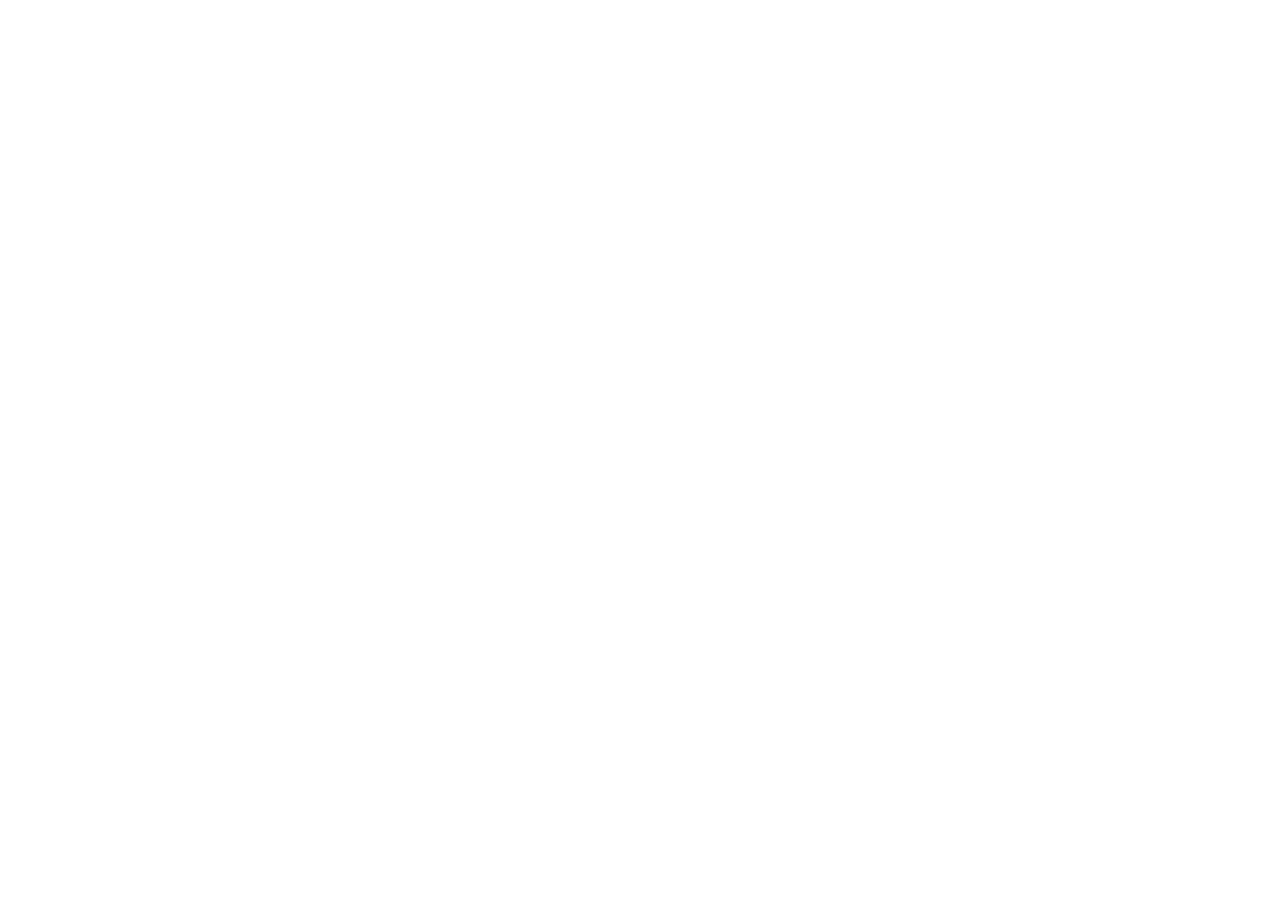
==== index.html @ 8333fc9b "a simple start" ====
<!DOCTYPE html PUBLIC "-//W3C//DTD XHTML 1.0 Transitional//EN" "http://www.w3.org/TR/xhtml1/DTD/xhtml1-transitional.dtd">
<html xmlns="http://www.w3.org/1999/xhtml">
<head>

    <meta http-equiv="Content-Type" content="text/html; charset=utf-8" />
    <title>MC YT</title>
    
    <script type="text/javascript" src="js/plugins.js"></script>
    <script type="text/javascript" src="js/scripts.js"></script>
    <link rel="stylesheet" type="text/css" href="css/general.css"/>
    
    <!--[if lt IE 9]>
        <script type="text/javascript" src="js/respond.js"></script>
        <link rel="stylesheet" type="text/css" href="css/oldIEfix.css"/>
    <![endif]-->

</head>

<body>

	

</body>
</html>
---- css/general.css ----
/* CSS Document */

/* IMPORT FONTS */
@font-face{
	font-family:'Swiss721BT-BoldCondensed';src:url('./eot/style_10.eot');src:url('./eot/style_10.eot?#iefix') format('embedded-opentype'),url('./woff/style_10.woff') format('woff'),url('./ttf/style_10.ttf') format('truetype'),url('./svg/style_10.svg#Swiss721BT-BoldCondensed') format('svg')
}
@font-face{
	font-family:'BauerBodoniBT-Roman';src:url('./eot/style_659.eot');src:url('./eot/style_659.eot?#iefix') format('embedded-opentype'),url('./woff/style_659.woff') format('woff'),url('./ttf/style_659.ttf') format('truetype'),url('./svg/style_659.svg#BauerBodoniBT-Roman') format('svg')
}
@font-face{
	font-family:'Montserrat-Regular';src:url('./eot/Montserrat-Regular.eot');src:url('./eot/Montserrat-Regular.eot?#iefix') format('embedded-opentype'),url('./woff/Montserrat-Regular.woff') format('woff'),	url('./ttf/Montserrat-Regular.ttf') format('truetype'),url('./svg/Montserrat-Regular.svg#Swiss721BT-BoldCondensed') format('svg')
}
@font-face{
	font-family:'RobotoSlab-Regular';src:url('./eot/RobotoSlab-Regular.eot');src:url('./eot/RobotoSlab-Regular.eot?#iefix') format('embedded-opentype'),url('./woff/RobotoSlab-Regular.woff') format('woff'),	url('./ttf/RobotoSlab-Regular.ttf') format('truetype'),url('./svg/RobotoSlab-Regular.svg#BauerBodoniBT-Roman') format('svg')
}
/* END IMPORT FONTS */
---- css/oldIEfix.css ----
<!DOCTYPE html PUBLIC "-//W3C//DTD XHTML 1.0 Transitional//EN" "http://www.w3.org/TR/xhtml1/DTD/xhtml1-transitional.dtd">
<html xmlns="http://www.w3.org/1999/xhtml">
<head>
<meta http-equiv="Content-Type" content="text/html; charset=utf-8" />
<title>Untitled Document</title>
</head>

<body>
</body>
</html>
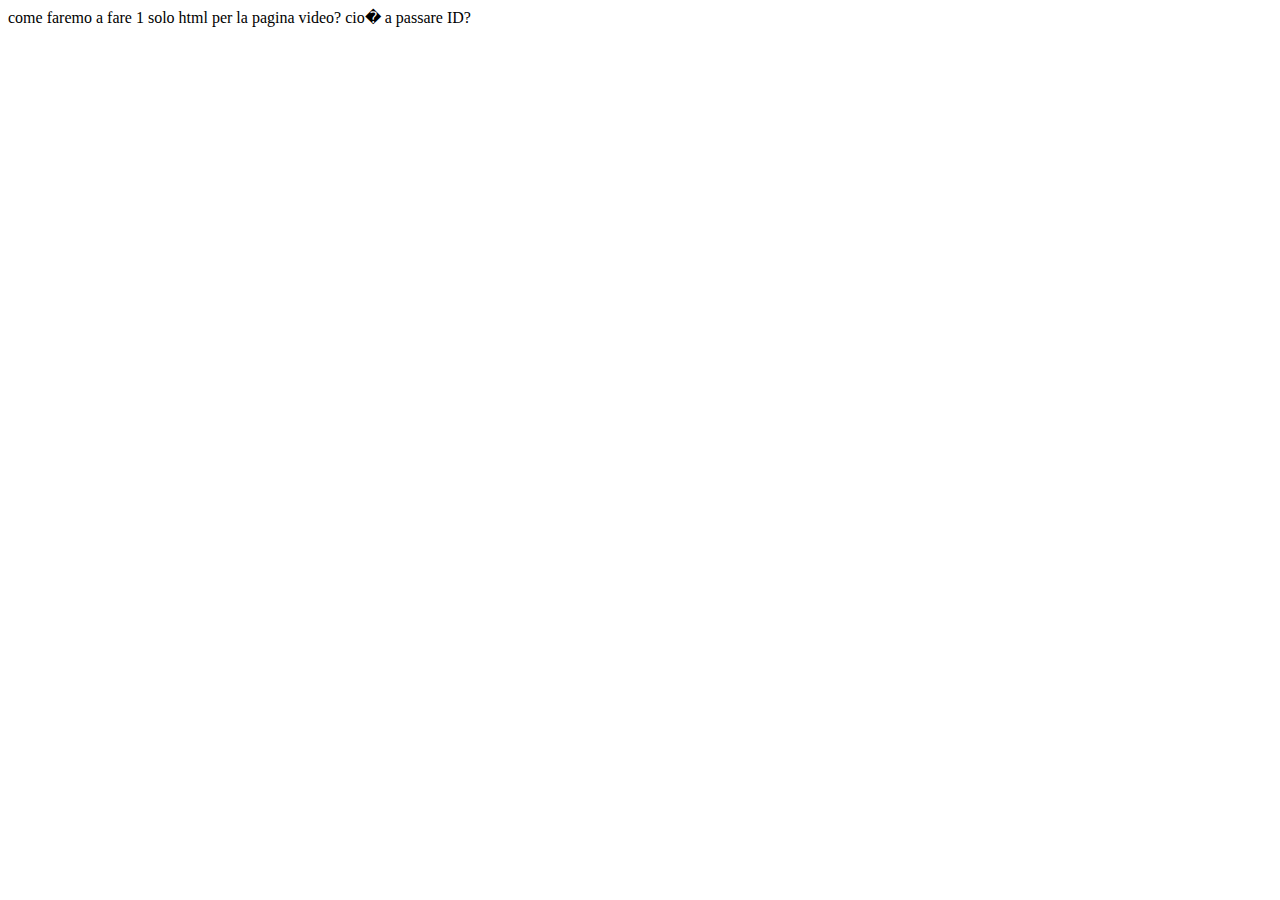
==== commit 6bf43284: "question" ====
--- a/index.html
+++ b/index.html
@@ -18,7 +18,7 @@
 
 <body>
 
-	
+	come faremo a fare 1 solo html per la pagina video? cio� a passare ID?
 
 </body>
 </html>
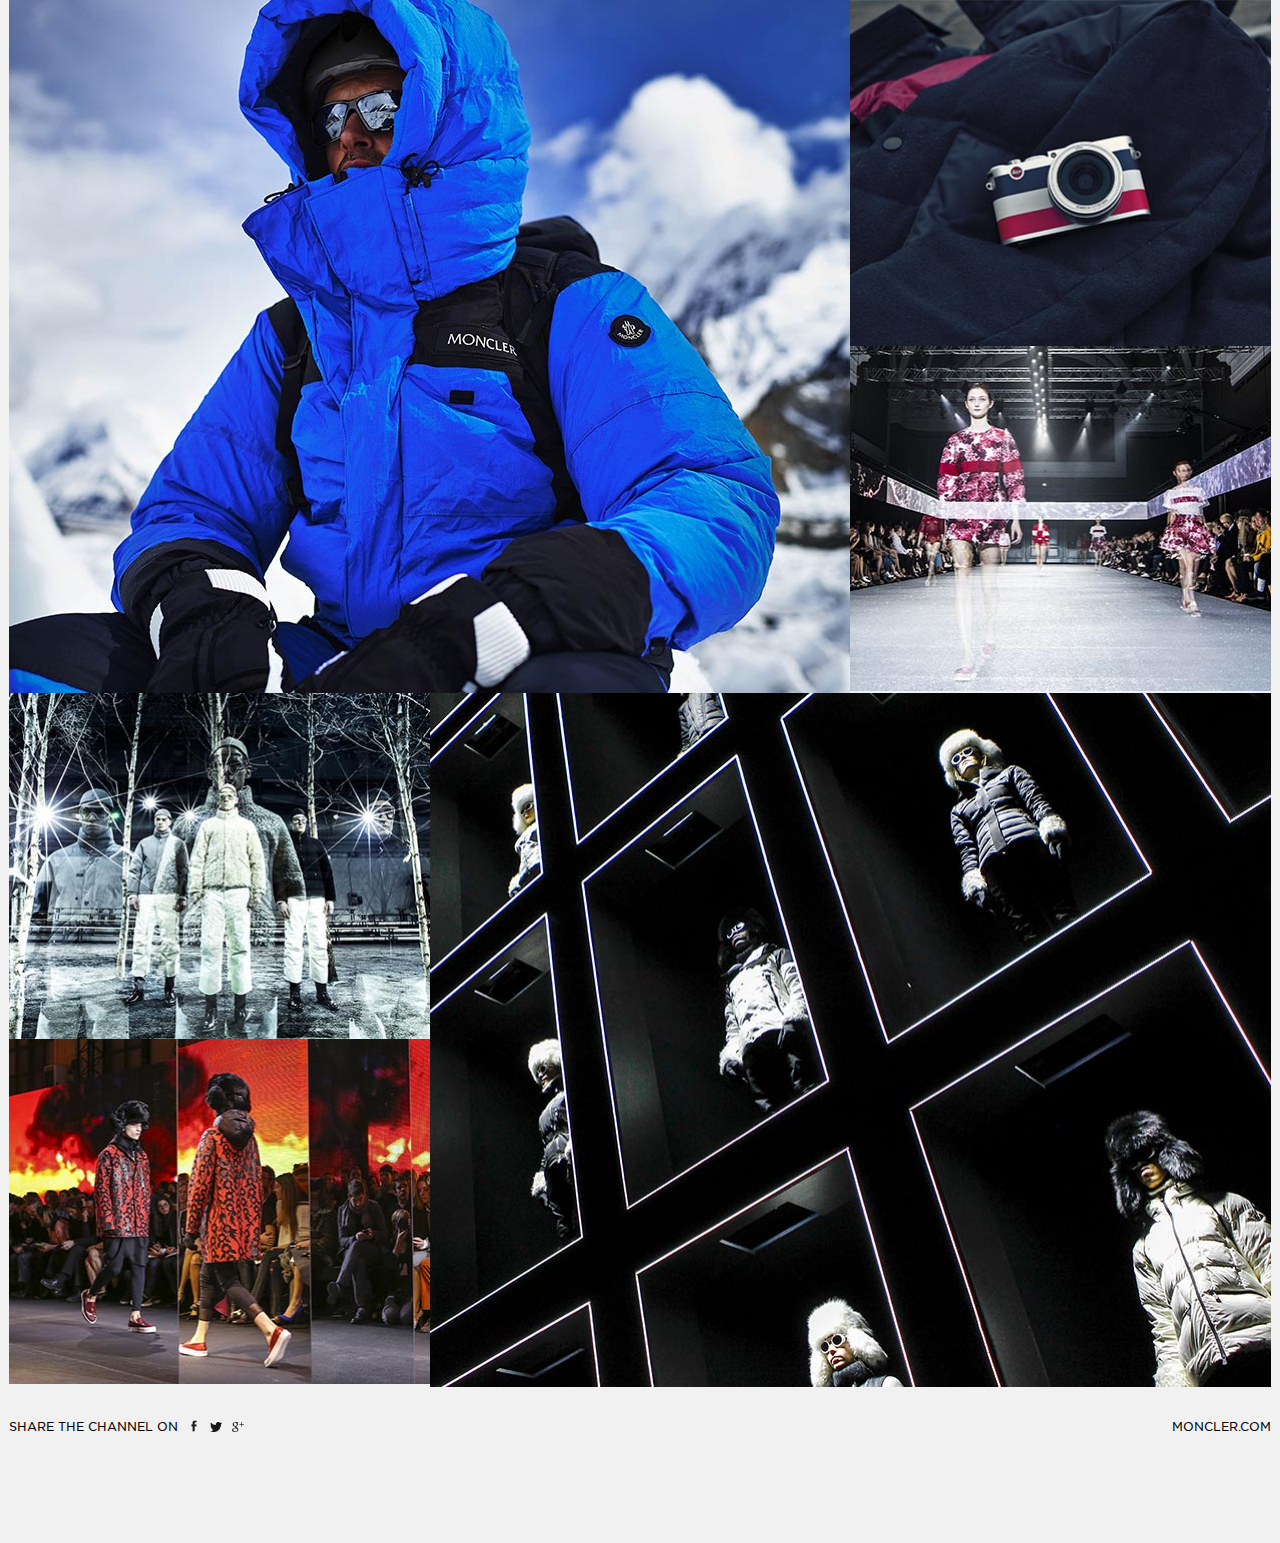
==== commit fc0b597f: "Main layout + HP" ====
--- a/index.html
+++ b/index.html
@@ -1,24 +1,153 @@
-<!DOCTYPE html PUBLIC "-//W3C//DTD XHTML 1.0 Transitional//EN" "http://www.w3.org/TR/xhtml1/DTD/xhtml1-transitional.dtd">
-<html xmlns="http://www.w3.org/1999/xhtml">
+<html lang="en">
 <head>
-
+	<meta charset="utf-8">
+	
+	<title>Page Title</title>
+	
+	<meta name="description" content="">
+	
     <meta http-equiv="Content-Type" content="text/html; charset=utf-8" />
     <title>MC YT</title>
-    
+    <!-- csss files -->
+    <link rel="stylesheet" type="text/css" href="css/gotham.css">
+    <link rel="stylesheet" type="text/css" href="css/general.css"/>
+    <!-- javascript plugin files -->
     <script type="text/javascript" src="js/plugins.js"></script>
-    <script type="text/javascript" src="js/scripts.js"></script>
-    <link rel="stylesheet" type="text/css" href="css/general.css"/>
-    
+    <!-- fallback for old IE -->
     <!--[if lt IE 9]>
         <script type="text/javascript" src="js/respond.js"></script>
         <link rel="stylesheet" type="text/css" href="css/oldIEfix.css"/>
     <![endif]-->
+    
+    <!-- include custom scripts -->
+	<script type="text/javascript" src="js/scripts.js"></script>
+</head>
+<body>
+ 
+<!-- not needed here
+	<!-- page header -- >
+	<header role="banner" class="wrapper">
+		<nav role="navigation">
+			<ul class="navbar">
+				<li><a href="#">Page 1</a></li>
+				<li><a href="#">Page 2</a></li>
+				<li><a href="#">Page 3</a></li>
+				<li><a href="#">Page 4</a></li>
+			</ul>	
+		</nav>
+	</header>
+    <!-- End page header -- >
+-->
+    <!-- page primary content -->
+	<main role="main" class="wrapper">
+    	<div class="mc_line">
+        	<div class="mc_box mc_box_66 mc_box_single">
+            	<a class="mc_box_link" href="#">
+					<img class="mc_box_image" src="data/hp/hp_line1_col1.jpg" />
+                  	<div class="mc_overlay_layer">
+                        <div class="mc_overlay_wrapper">
+                            <div class="mc_overlay_content">
+                            	<h1>Titolo Sezione</h1>
+                                <h2>Sottotitolo</h2>
+                            </div>
+                        </div>
+                    </div>
+                </a>
+            </div>
+        	<div class="mc_box mc_box_33 mc_box_double">
+            	<div class="mc_box">
+                	<a class="mc_box_link" href="#">
+                        <img class="mc_box_image" src="data/hp/hp_line1_col2_1.jpg" />
+                        <div class="mc_overlay_layer">
+                            <div class="mc_overlay_wrapper">
+                                <div class="mc_overlay_content">
+                                    <h1>Titolo Sezione</h1>
+                                    <h2>Sottotitolo</h2>
+                                </div>
+                            </div>
+                        </div>
+                	</a>
+                </div>
+                <div class="mc_box">
+                    <a class="mc_box_link" href="#">
+                        <img class="mc_box_image" src="data/hp/hp_line1_col2_2.jpg" />
+                        <div class="mc_overlay_layer">
+                            <div class="mc_overlay_wrapper">
+                                <div class="mc_overlay_content">
+                                    <h1>Titolo Sezione</h1>
+                                    <h2>Sottotitolo</h2>
+                                </div>
+                            </div>
+                        </div>
+                    </a>
+                </div>
+                <div class="clear"></div>
+            </div>
+            <div class="clear"></div>
+        </div>
+        
+    	<div class="mc_line">
+        	<div class="mc_box mc_box_33 mc_box_double">
+            	<div class="mc_box">
+                	<a class="mc_box_link" href="#">
+                		<img class="mc_box_image" src="data/hp/hp_line2_col1_1.jpg" />
+                        <div class="mc_overlay_layer">
+                            <div class="mc_overlay_wrapper">
+                                <div class="mc_overlay_content">
+                                    <h1>Titolo Sezione</h1>
+                                    <h2>Sottotitolo</h2>
+                                </div>
+                            </div>
+                        </div>
+                    </a>
+                </div>
+                <div class="mc_box">
+                	<a class="mc_box_link" href="#">
+                   		<img class="mc_box_image" src="data/hp/hp_line2_col1_2.jpg" />
+                         <div class="mc_overlay_layer">
+                            <div class="mc_overlay_wrapper">
+                                <div class="mc_overlay_content">
+                                    <h1>Titolo Sezione</h1>
+                                    <h2>Sottotitolo</h2>
+                                </div>
+                            </div>
+                        </div>
+                    </a>
+				</div>
+                <div class="clear"></div>
+            </div>
+        	<div class="mc_box mc_box_66 mc_box_single">
+                <a class="mc_box_link" href="#">
+                    <img class="mc_box_image" src="data/hp/hp_line2_col2.jpg" />
+                     <div class="mc_overlay_layer">
+                        <div class="mc_overlay_wrapper">
+                            <div class="mc_overlay_content">
+                                <h1>Titolo Sezione</h1>
+                                <h2>Sottotitolo</h2>
+                            </div>
+                        </div>
+                    </div>
+                </a>
+            </div>
+            <div class="clear"></div>
+        </div>
+	</main>
+    <!-- End page primary content -->
 
-</head>
-
-<body>
-
-	come faremo a fare 1 solo html per la pagina video? cio� a passare ID?
-
+    <!-- page footer -->
+	<footer role="contentinfo" class="wrapper">
+        <div class="mc_brand_link"><a href="http://eng.moncler.com/" target="_blank">MONCLER.COM</a></div>
+    	<div class="mc_share">
+        	<div>SHARE THE CHANNEL ON</div>
+            <div class="mc_social_wrapper">
+                <span class="facebook"><a href="#"></a></span>
+                <span class="twitter"><a href="#"></a></span>
+                <span class="gplus"><a href="#"></a></span>
+                <div class="clear"></div>
+            </div>
+            <div class="clear"></div>
+        </div>
+	</footer>
+    <!-- End page footer -->
 </body>
-</html>
+</html>--- a/css/gotham.css
+++ b/css/gotham.css
@@ -0,0 +1,20 @@
+
+/*
+	Copyright (C) 2011-2014 Hoefler & Co.
+	This software is the property of Hoefler & Co. (H&Co).
+	Your right to access and use this software is subject to the
+	applicable License Agreement, or Terms of Service, that exists
+	between you and H&Co. If no such agreement exists, you may not
+	access or use this software for any purpose.
+	This software may only be hosted at the locations specified in
+	the applicable License Agreement or Terms of Service, and only
+	for the purposes expressly set forth therein. You may not copy,
+	modify, convert, create derivative works from or distribute this
+	software in any way, or make it accessible to any third party,
+	without first obtaining the written permission of H&Co.
+	For more information, please visit us at http://typography.com.
+	160684-75803-20141014
+*/
+
+@font-face{ font-family: "Gotham SSm A"; src: url([data-uri]); font-weight:400; font-style:normal; } @font-face{ font-family: "Gotham SSm A"; src: url([data-uri]); font-weight:400; font-style:italic; } @font-face{ font-family: "Gotham SSm A"; src: url([data-uri]); font-weight:700; font-style:normal; }
+
--- a/css/general.css
+++ b/css/general.css
@@ -1,16 +1,207 @@
 /* CSS Document */
 
+/* CSS RESET */
+/* html5doctor.com Reset v1.6.1 - http://cssreset.com */
+html,body,div,span,object,iframe,h1,h2,h3,h4,h5,h6,p,blockquote,pre,abbr,address,cite,code,del,dfn,em,img,ins,kbd,q,samp,small,strong,sub,sup,var,b,i,dl,dt,dd,ol,ul,li,fieldset,form,label,legend,table,caption,tbody,tfoot,thead,tr,th,td,article,aside,canvas,details,figcaption,figure,footer,header,hgroup,menu,nav,section,summary,time,mark,audio,video{margin:0;padding:0;border:0;outline:0;font-size:100%;vertical-align:baseline;background:transparent}body{line-height:1}article,aside,details,figcaption,figure,footer,header,hgroup,menu,nav,section{display:block}nav ul{list-style:none}blockquote,q{quotes:none}blockquote:before,blockquote:after,q:before,q:after{content:none}a{margin:0;padding:0;font-size:100%;vertical-align:baseline;background:transparent}ins{background-color:#ff9;color:#000;text-decoration:none}mark{background-color:#ff9;color:#000;font-style:italic;font-weight:bold}del{text-decoration:line-through}abbr[title],dfn[title]{border-bottom:1px dotted;cursor:help}table{border-collapse:collapse;border-spacing:0}hr{display:block;height:1px;border:0;border-top:1px solid #ccc;margin:1em 0;padding:0}input,select{vertical-align:middle}
+/* END CSS RESET */
+
 /* IMPORT FONTS */
 @font-face{
-	font-family:'Swiss721BT-BoldCondensed';src:url('./eot/style_10.eot');src:url('./eot/style_10.eot?#iefix') format('embedded-opentype'),url('./woff/style_10.woff') format('woff'),url('./ttf/style_10.ttf') format('truetype'),url('./svg/style_10.svg#Swiss721BT-BoldCondensed') format('svg')
-}
-@font-face{
-	font-family:'BauerBodoniBT-Roman';src:url('./eot/style_659.eot');src:url('./eot/style_659.eot?#iefix') format('embedded-opentype'),url('./woff/style_659.woff') format('woff'),url('./ttf/style_659.ttf') format('truetype'),url('./svg/style_659.svg#BauerBodoniBT-Roman') format('svg')
-}
-@font-face{
-	font-family:'Montserrat-Regular';src:url('./eot/Montserrat-Regular.eot');src:url('./eot/Montserrat-Regular.eot?#iefix') format('embedded-opentype'),url('./woff/Montserrat-Regular.woff') format('woff'),	url('./ttf/Montserrat-Regular.ttf') format('truetype'),url('./svg/Montserrat-Regular.svg#Swiss721BT-BoldCondensed') format('svg')
-}
-@font-face{
-	font-family:'RobotoSlab-Regular';src:url('./eot/RobotoSlab-Regular.eot');src:url('./eot/RobotoSlab-Regular.eot?#iefix') format('embedded-opentype'),url('./woff/RobotoSlab-Regular.woff') format('woff'),	url('./ttf/RobotoSlab-Regular.ttf') format('truetype'),url('./svg/RobotoSlab-Regular.svg#BauerBodoniBT-Roman') format('svg')
-}
-/* END IMPORT FONTS */+	font-family:'Swiss721BT-BoldCondensed';src:url('fonts/eot/style_10.eot');src:url('fonts/eot/style_10.eot?#iefix') format('embedded-opentype'),url('fonts/woff/style_10.woff') format('woff'),url('fonts/ttf/style_10.ttf') format('truetype'),url('fonts/svg/style_10.svg#Swiss721BT-BoldCondensed') format('svg')
+}
+@font-face{
+	font-family:'BauerBodoniBT-Roman';src:url('fonts/eot/style_659.eot');src:url('fonts/eot/style_659.eot?#iefix') format('embedded-opentype'),url('fonts/woff/style_659.woff') format('woff'),url('fonts/ttf/style_659.ttf') format('truetype'),url('fonts/svg/style_659.svg#BauerBodoniBT-Roman') format('svg')
+}
+@font-face{
+	font-family:'Montserrat-Regular';src:url('fonts/eot/Montserrat-Regular.eot');src:url('fonts/eot/Montserrat-Regular.eot?#iefix') format('embedded-opentype'),url('fonts/woff/Montserrat-Regular.woff') format('woff'),url('fonts/ttf/Montserrat-Regular.ttf') format('truetype'),url('fonts/svg/Montserrat-Regular.svg#Swiss721BT-BoldCondensed') format('svg')
+}
+@font-face{
+	font-family:'RobotoSlab-Regular';src:url('fonts/eot/RobotoSlab-Regular.eot');src:url('fonts/eot/RobotoSlab-Regular.eot?#iefix') format('embedded-opentype'),url('fonts/woff/RobotoSlab-Regular.woff') format('woff'),url('fonts/ttf/RobotoSlab-Regular.ttf') format('truetype'),url('fonts/svg/RobotoSlab-Regular.svg#BauerBodoniBT-Roman') format('svg')
+}
+/* END IMPORT FONTS */
+
+
+/* GLOBAL LAYOUT */
+html,
+body{
+	background-color:#F1F1F1;
+	font-size:100%;
+	border:0;
+	margin:0;
+	font-family: Helvetica,Arial,sans-serif;
+}
+a,a:hover{text-decoration:none;color:#000;}
+img{
+	max-width:100%;
+	border:0;
+}
+.wrapper{
+	max-width:1262px;
+	margin:0 auto;
+}
+.clear{clear:both;}
+.mc_line {
+	display:block;
+	width:100%;
+	position:relative;
+	overflow:hidden;
+}
+.mc_box{
+	width:100%;
+	position:relative;
+	overflow:hidden;
+	float:left;
+}
+.mc_box.mc_box_66{width:66.6666%;}
+.mc_box.mc_box_33{width:33.3333%;}
+
+.mc_box.mc_box_single{}
+.mc_box.mc_box_double{}
+
+img.mc_box_image{width:100%;}
+
+.mc_overlay_layer{
+	height:100%;
+	width:100%;
+	position:absolute;
+	top:0;
+	left:0;
+	background:url('../img/000000_55.png');
+	-ms-filter:"progid:DXImageTransform.Microsoft.Alpha(Opacity=0)";
+	filter:alpha(opacity=0);
+	-moz-opacity:0;
+	-khtml-opacity:0;
+	opacity:0;
+	-webkit-transition:opacity 0.5s ease-in;
+	-webkit-backface-visibility:hidden;
+	-moz-transition:opacity 0.5s ease-in;
+	-o-transition:opacity 0.5s ease-in;
+	transition:opacity 0.5s ease-in;
+}
+.mc_box a:hover .mc_overlay_layer{
+	-ms-filter:"progid:DXImageTransform.Microsoft.Alpha(Opacity=100)";
+	filter:alpha(opacity=100);
+	-moz-opacity:1;
+	-khtml-opacity:1;
+	opacity:1;
+}
+.mc_overlay_wrapper{
+	display:table;
+	width:100%;
+	height:100%;
+}
+.mc_overlay_content{
+	display:table-cell;
+	vertical-align:middle;
+	text-align:center;
+	text-transform:uppercase;
+}
+.mc_overlay_content h1{
+	font-family:'BauerBodoniBT-Roman';
+	font-size:45px;
+	line-height:45px;
+	letter-spacing:3px;
+	font-weight:normal;
+	color:#ffffff;
+	margin-bottom:5px;
+}
+.mc_overlay_content h2{
+	font-family:'Gotham SSm A','Gotham SSm B';
+	font-size:30px;
+	line-height:30px;
+	font-weight:normal;
+	color:#ff0000;
+}
+.mc_box.mc_box_33 .mc_overlay_content h1{
+	font-size:40px;
+	line-height:40px;
+}
+.mc_box.mc_box_33 .mc_overlay_content h2{
+	font-size:25px;
+	line-height:25px;
+}
+
+footer{
+	height:68px;
+	font-family:'Gotham SSm A','Gotham SSm B';
+	font-size:12px;
+	line-height:13px;
+
+}
+footer .mc_brand_link{
+	float:right;
+	height:12px;
+	padding:33px 0;
+}
+footer .mc_share div{
+	float:left;
+	height:12px;
+	padding:33px 0;
+}
+footer .mc_social_wrapper{
+	margin-left:10px;
+}
+footer .mc_social_wrapper span {
+	-ms-filter:"progid:DXImageTransform.Microsoft.Alpha(Opacity=90)";
+	filter:alpha(opacity=90);
+	-moz-opacity:0.9;
+	-khtml-opacity:0.9;
+	opacity:0.9;
+}
+footer .mc_social_wrapper span.twitter {margin:0 10px;}
+/* GLOBAL LAYOUT */
+
+
+
+/* social */
+.mc_social_wrapper span{
+	display:block;
+	float:left;
+}
+.mc_social_wrapper span a {
+	height: 12px;
+    width: 12px;
+	display:block;
+	background-size:contain;
+	background-position:bottom center;
+	background-repeat:no-repeat;
+}
+span.facebook a{background-image: url("../img/social/b_facebook.png");}
+span.twitter a{background-image: url("../img/social/b_twitter.png");}
+span.pinterest a{background-image: url("../img/social/b_pinterest.png");}
+span.instagram a{background-image: url("../img/social/b_instagram.png");}
+span.youtube a{background-image: url("../img/social/b_youtube.png");}
+span.gplus a{background-image: url("../img/social/b_gplus.png");}
+
+/* end social*/
+
+
+/*********************************
+M E D I A   Q U E R Y 
+***********************************/
+@media (max-width:1056px){
+	.wrapper{
+		max-width:1056px;
+	}
+}
+@media (max-width:850px){
+	.wrapper{
+		max-width:850px;
+	}
+}
+/*********************************
+M E D I A   Q U E R Y 
+***********************************/
+
+
+
+
+
+
+
+
+
+
+
+
+
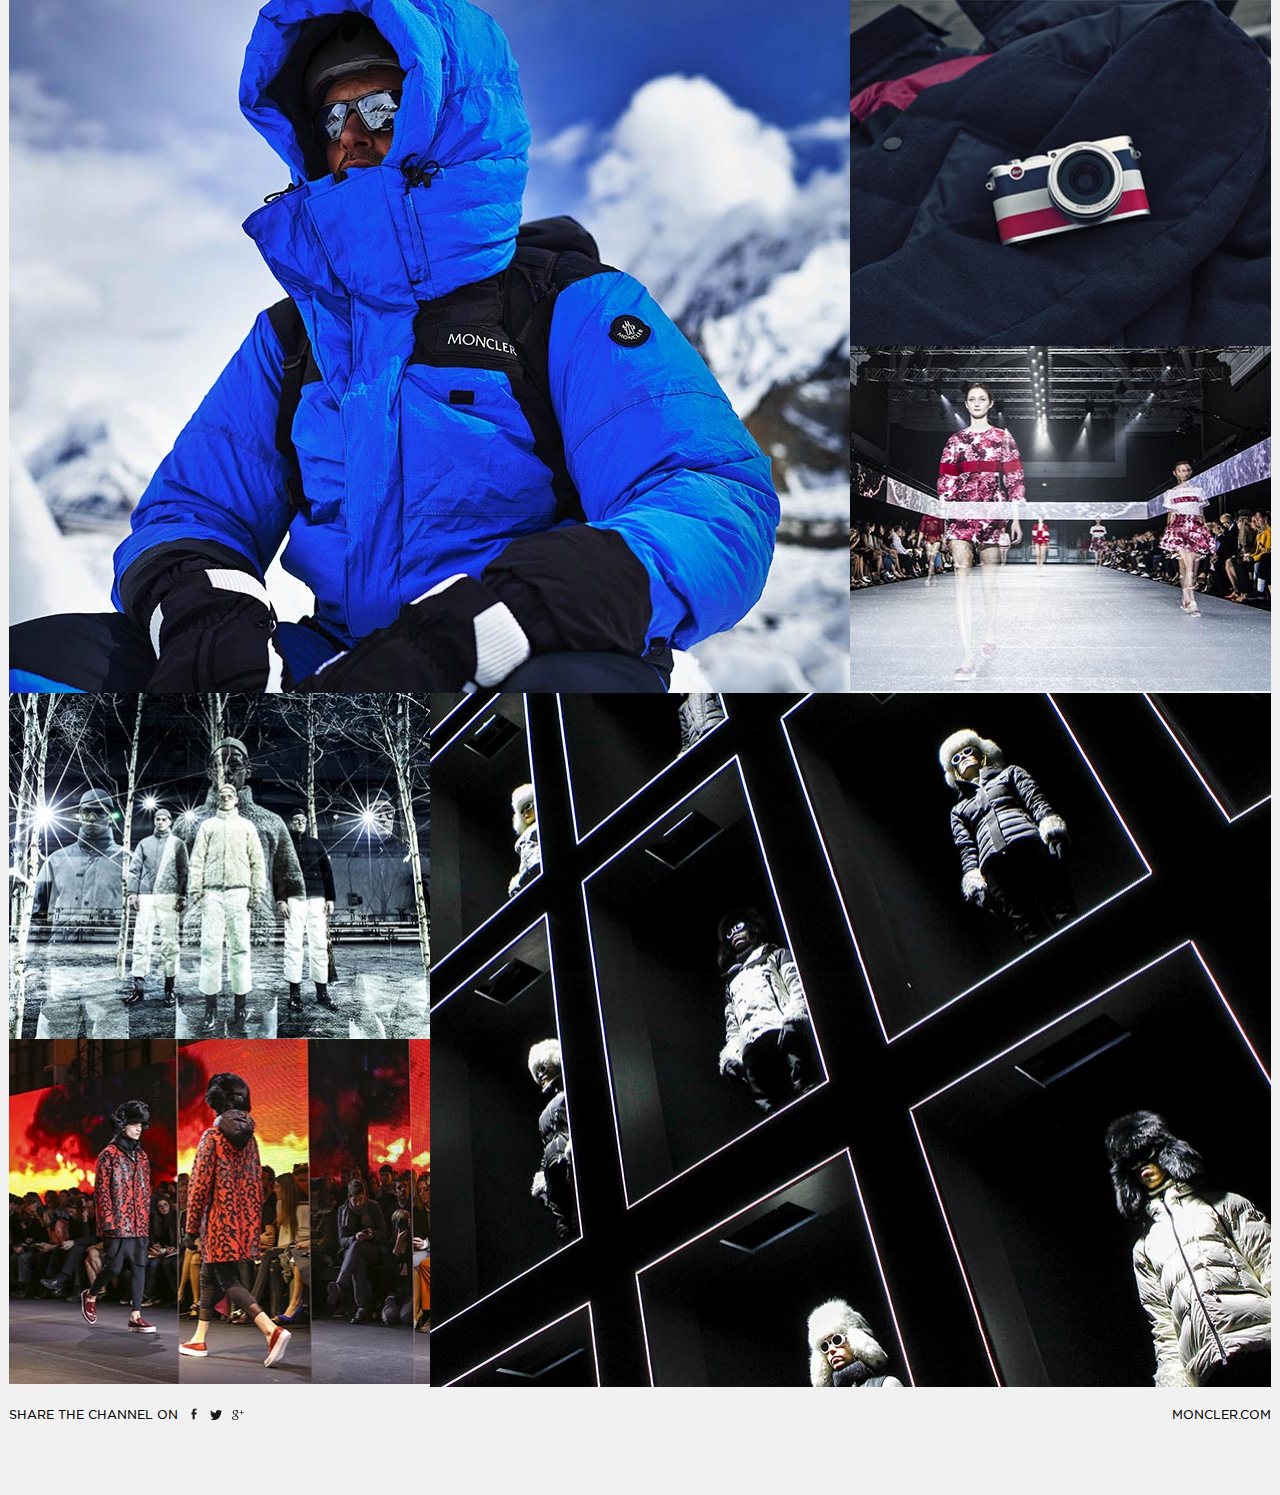
==== commit 12cee923: "near to finish..." ====
--- a/index.html
+++ b/index.html
@@ -1,13 +1,9 @@
 <html lang="en">
 <head>
-	<meta charset="utf-8">
+    <meta http-equiv="Content-Type" content="text/html; charset=utf-8" />
 	
-	<title>Page Title</title>
-	
-	<meta name="description" content="">
-	
-    <meta http-equiv="Content-Type" content="text/html; charset=utf-8" />
     <title>MC YT</title>
+		
     <!-- csss files -->
     <link rel="stylesheet" type="text/css" href="css/gotham.css">
     <link rel="stylesheet" type="text/css" href="css/general.css"/>
@@ -20,6 +16,7 @@
     <![endif]-->
     
     <!-- include custom scripts -->
+    <script type="text/javascript">var pageType="home"</script>
 	<script type="text/javascript" src="js/scripts.js"></script>
 </head>
 <body>
@@ -140,9 +137,9 @@
     	<div class="mc_share">
         	<div>SHARE THE CHANNEL ON</div>
             <div class="mc_social_wrapper">
-                <span class="facebook"><a href="#"></a></span>
-                <span class="twitter"><a href="#"></a></span>
-                <span class="gplus"><a href="#"></a></span>
+                <span class="facebook"><a href="#" target="_blank"></a></span>
+                <span class="twitter"><a href="#" target="_blank"></a></span>
+                <span class="gplus"><a href="#" target="_blank"></a></span>
                 <div class="clear"></div>
             </div>
             <div class="clear"></div>
--- a/css/general.css
+++ b/css/general.css
@@ -6,18 +6,10 @@
 /* END CSS RESET */
 
 /* IMPORT FONTS */
-@font-face{
-	font-family:'Swiss721BT-BoldCondensed';src:url('fonts/eot/style_10.eot');src:url('fonts/eot/style_10.eot?#iefix') format('embedded-opentype'),url('fonts/woff/style_10.woff') format('woff'),url('fonts/ttf/style_10.ttf') format('truetype'),url('fonts/svg/style_10.svg#Swiss721BT-BoldCondensed') format('svg')
-}
-@font-face{
-	font-family:'BauerBodoniBT-Roman';src:url('fonts/eot/style_659.eot');src:url('fonts/eot/style_659.eot?#iefix') format('embedded-opentype'),url('fonts/woff/style_659.woff') format('woff'),url('fonts/ttf/style_659.ttf') format('truetype'),url('fonts/svg/style_659.svg#BauerBodoniBT-Roman') format('svg')
-}
-@font-face{
-	font-family:'Montserrat-Regular';src:url('fonts/eot/Montserrat-Regular.eot');src:url('fonts/eot/Montserrat-Regular.eot?#iefix') format('embedded-opentype'),url('fonts/woff/Montserrat-Regular.woff') format('woff'),url('fonts/ttf/Montserrat-Regular.ttf') format('truetype'),url('fonts/svg/Montserrat-Regular.svg#Swiss721BT-BoldCondensed') format('svg')
-}
-@font-face{
-	font-family:'RobotoSlab-Regular';src:url('fonts/eot/RobotoSlab-Regular.eot');src:url('fonts/eot/RobotoSlab-Regular.eot?#iefix') format('embedded-opentype'),url('fonts/woff/RobotoSlab-Regular.woff') format('woff'),url('fonts/ttf/RobotoSlab-Regular.ttf') format('truetype'),url('fonts/svg/RobotoSlab-Regular.svg#BauerBodoniBT-Roman') format('svg')
-}
+@font-face{font-family:'Swiss721BT-BoldCondensed';src:url('fonts/eot/style_10.eot');src:url('fonts/eot/style_10.eot?#iefix') format('embedded-opentype'),url('fonts/woff/style_10.woff') format('woff'),url('fonts/ttf/style_10.ttf') format('truetype'),url('fonts/svg/style_10.svg#Swiss721BT-BoldCondensed') format('svg')}
+@font-face{font-family:'BauerBodoniBT-Roman';src:url('fonts/eot/style_659.eot');src:url('fonts/eot/style_659.eot?#iefix') format('embedded-opentype'),url('fonts/woff/style_659.woff') format('woff'),url('fonts/ttf/style_659.ttf') format('truetype'),url('fonts/svg/style_659.svg#BauerBodoniBT-Roman') format('svg')}
+@font-face{font-family:'Montserrat-Regular';src:url('fonts/eot/Montserrat-Regular.eot');src:url('fonts/eot/Montserrat-Regular.eot?#iefix') format('embedded-opentype'),url('fonts/woff/Montserrat-Regular.woff') format('woff'),url('fonts/ttf/Montserrat-Regular.ttf') format('truetype'),url('fonts/svg/Montserrat-Regular.svg#Swiss721BT-BoldCondensed') format('svg')}
+@font-face{font-family:'RobotoSlab-Regular';src:url('fonts/eot/RobotoSlab-Regular.eot');src:url('fonts/eot/RobotoSlab-Regular.eot?#iefix') format('embedded-opentype'),url('fonts/woff/RobotoSlab-Regular.woff') format('woff'),url('fonts/ttf/RobotoSlab-Regular.ttf') format('truetype'),url('fonts/svg/RobotoSlab-Regular.svg#BauerBodoniBT-Roman') format('svg')}
 /* END IMPORT FONTS */
 
 
@@ -29,6 +21,7 @@
 	border:0;
 	margin:0;
 	font-family: Helvetica,Arial,sans-serif;
+	color:#000;
 }
 a,a:hover{text-decoration:none;color:#000;}
 img{
@@ -52,8 +45,13 @@
 	overflow:hidden;
 	float:left;
 }
+.mc_box.mc_box_100{width:100%;}
+.mc_box.mc_box_75{width:75%;}
 .mc_box.mc_box_66{width:66.6666%;}
+.mc_box.mc_box_50{width:50%;}
 .mc_box.mc_box_33{width:33.3333%;}
+.mc_box.mc_box_25{width:25%;}
+
 
 .mc_box.mc_box_single{}
 .mc_box.mc_box_double{}
@@ -66,6 +64,7 @@
 	position:absolute;
 	top:0;
 	left:0;
+	z-index:9001;
 	background:url('../img/000000_55.png');
 	-ms-filter:"progid:DXImageTransform.Microsoft.Alpha(Opacity=0)";
 	filter:alpha(opacity=0);
@@ -78,7 +77,8 @@
 	-o-transition:opacity 0.5s ease-in;
 	transition:opacity 0.5s ease-in;
 }
-.mc_box a:hover .mc_overlay_layer{
+.mc_box a:hover .mc_overlay_layer,
+.mc_box.mc_videobox:hover .mc_overlay_layer{
 	-ms-filter:"progid:DXImageTransform.Microsoft.Alpha(Opacity=100)";
 	filter:alpha(opacity=100);
 	-moz-opacity:1;
@@ -120,23 +120,82 @@
 	font-size:25px;
 	line-height:25px;
 }
-
-footer{
-	height:68px;
+.bg_black{background-color:#000;}
+.txt_white{color:#FFFFFF;}
+.mc_box_blank_placeholder{
+	position:relative;
+	z-index:1;
+}
+.mc_txt_box .mc_txt_layer{
+	font-family:'Gotham SSm A','Gotham SSm B';
+	font-size:14px;
+	line-height:16px;
+	position:absolute;
+	top:0;
+	left:0;
+	width:100%;
+	height:100%;
+	z-index:5;
+}
+.mc_txt_box .mc_txt_wrapper{
+	display:table;
+	width:100%;
+	height:100%;
+}
+.mc_txt_box .mc_txt_content{
+	display:table-cell;
+	text-align:left;
+	vertical-align:middle;
+	padding:0 40px;
+}
+.mc_txt_box .mc_txt_content .txt_margin{
+	margin-top:20px;
+}
+/* END GLOBAL LAYOUT */
+
+
+/* HEADER LAYOUT */
+header {
+	height:55px;
 	font-family:'Gotham SSm A','Gotham SSm B';
 	font-size:12px;
 	line-height:13px;
-
+}
+header h1{
+	font-size:17px;
+	font-weight:bold;
+	line-height:17px;
+	text-align:left;
+	padding: 8px 0 0 0;
+}
+header nav a{
+	display:block;
+	text-align:left;
+	font-size:12px;
+	line-height:12px;
+	margin-top:5px;
+	letter-spacing:3px;
+}
+/* END HEADER LAYOUT */
+
+
+
+/* FOOTER LAYOUT */
+footer{
+	height:55px;
+	font-family:'Gotham SSm A','Gotham SSm B';
+	font-size:12px;
+	line-height:13px;
 }
 footer .mc_brand_link{
 	float:right;
 	height:12px;
-	padding:33px 0;
+	padding:21px 0;
 }
 footer .mc_share div{
 	float:left;
 	height:12px;
-	padding:33px 0;
+	padding:21px 0;
 }
 footer .mc_social_wrapper{
 	margin-left:10px;
@@ -149,11 +208,11 @@
 	opacity:0.9;
 }
 footer .mc_social_wrapper span.twitter {margin:0 10px;}
-/* GLOBAL LAYOUT */
-
-
-
-/* social */
+/* END FOOTER LAYOUT */
+
+
+
+/* SOCIAL */
 .mc_social_wrapper span{
 	display:block;
 	float:left;
@@ -172,9 +231,64 @@
 span.instagram a{background-image: url("../img/social/b_instagram.png");}
 span.youtube a{background-image: url("../img/social/b_youtube.png");}
 span.gplus a{background-image: url("../img/social/b_gplus.png");}
-
-/* end social*/
-
+/* END SOCIAL */
+
+
+/* VIDEOPLAYERS LAYOUT */
+.mc_videobox .videocover {
+	position:relative;
+	z-index:200;
+}
+.mc_videobox iframe {
+	position:absolute;
+	top:0;
+	left:0;
+	width:100%;
+	height:100%;
+	z-index:100;
+}
+.mc_videobox .mc_overlay_layer{
+	background:url('../img/000000_25.png');
+	-ms-filter:"progid:DXImageTransform.Microsoft.Alpha(Opacity=0)";
+	filter:alpha(opacity=0);
+	-moz-opacity:0;
+	-khtml-opacity:0;
+	opacity:0;
+	-webkit-transition:opacity 0.5s ease-in;
+	-webkit-backface-visibility:hidden;
+	-moz-transition:opacity 0.5s ease-in;
+	-o-transition:opacity 0.5s ease-in;
+	transition:opacity 0.5s ease-in;
+}
+.mc_box a:hover .mc_overlay_layer,
+.mc_box.mc_videobox:hover .mc_overlay_layer{
+	-ms-filter:"progid:DXImageTransform.Microsoft.Alpha(Opacity=100)";
+	filter:alpha(opacity=100);
+	-moz-opacity:1;
+	-khtml-opacity:1;
+	opacity:1;
+}
+
+#mc_singleVideo.mc_videobox iframe {
+	position:relative;
+	top:inherit;
+	left:inherit;
+}
+#videoInfoTarget{
+	padding:10px 0 0 0;
+	font-family:'Gotham SSm A','Gotham SSm B';
+	font-size:14px;
+	line-height:14px;
+}
+#videoInfoTarget #videoTitleTarget{
+	text-transform:uppercase;
+	font-weight:bold;
+}
+#videoInfoTarget #videoDescTarget p {margin-top:20px;}
+#videoInfoTarget .mc_social_wrapper{float:right;}
+#videoInfoTarget .mc_social_wrapper span.facebook {margin:0 0 0 10px;}
+#videoInfoTarget .mc_social_wrapper span.twitter {margin:0 10px;}
+/* VIDEOPLAYERS LAYOUT */
 
 /*********************************
 M E D I A   Q U E R Y 
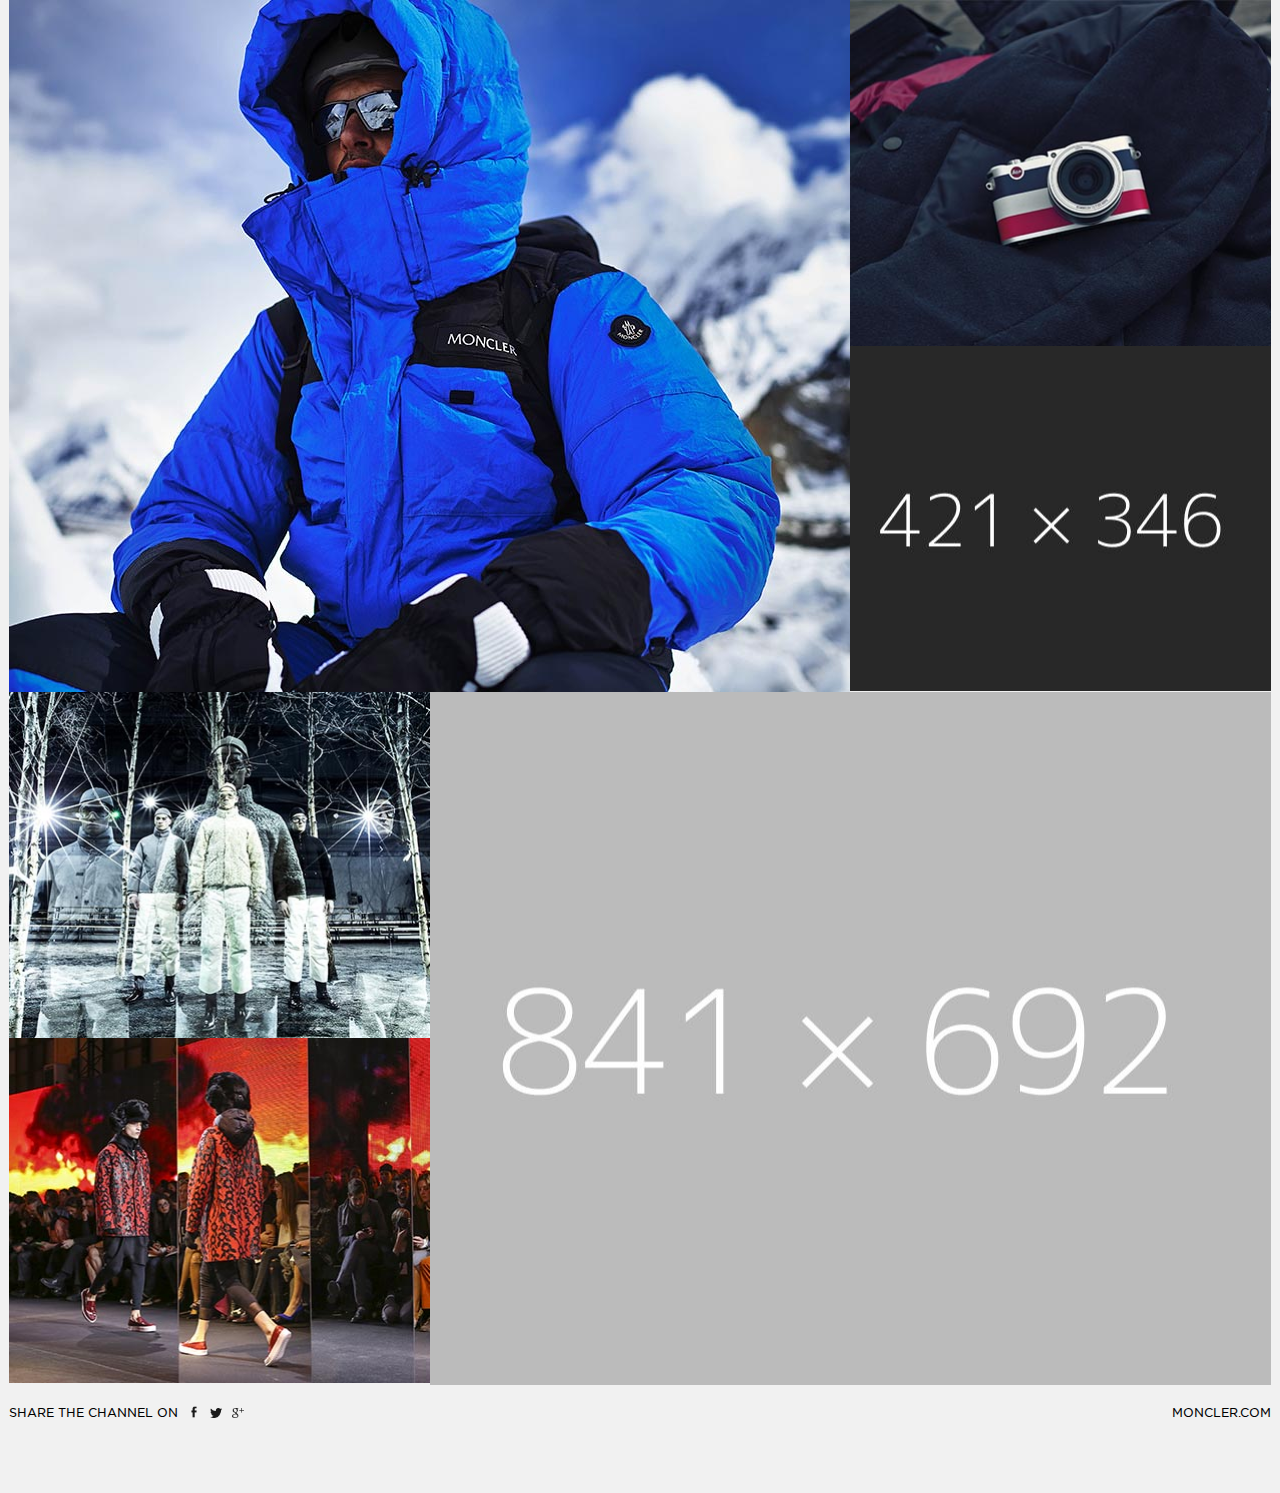
==== commit 65551b3b: "Some fix" ====
--- a/index.html
+++ b/index.html
@@ -39,7 +39,7 @@
 	<main role="main" class="wrapper">
     	<div class="mc_line">
         	<div class="mc_box mc_box_66 mc_box_single">
-            	<a class="mc_box_link" href="#">
+            	<a class="mc_box_link" href="section1">
 					<img class="mc_box_image" src="data/hp/hp_line1_col1.jpg" />
                   	<div class="mc_overlay_layer">
                         <div class="mc_overlay_wrapper">
@@ -137,9 +137,9 @@
     	<div class="mc_share">
         	<div>SHARE THE CHANNEL ON</div>
             <div class="mc_social_wrapper">
-                <span class="facebook"><a href="#" target="_blank"></a></span>
-                <span class="twitter"><a href="#" target="_blank"></a></span>
-                <span class="gplus"><a href="#" target="_blank"></a></span>
+                <span class="facebook"><a href="http://www.facebook.com/sharer.php?u={can_easy_replace_with_final_gadget_url}" target="_blank"></a></span>
+                <span class="twitter"><a href="https://twitter.com/intent/tweet?url={can_easy_replace_with_final_gadget_url}&amp;text=[Title]&amp;via=moncler" target="_blank"></a></span>
+                <span class="gplus"><a href="https://plus.google.com/share?url={can_easy_replace_with_final_gadget_url}" target="_blank"></a></span>
                 <div class="clear"></div>
             </div>
             <div class="clear"></div>
--- a/css/general.css
+++ b/css/general.css
@@ -57,7 +57,7 @@
 .mc_box.mc_box_double{}
 
 img.mc_box_image{width:100%;}
-
+.mc_box_link{display:block;}
 .mc_overlay_layer{
 	height:100%;
 	width:100%;
@@ -293,16 +293,17 @@
 /*********************************
 M E D I A   Q U E R Y 
 ***********************************/
+@media (max-width:1262px){
+	.wrapper{max-width:1056px;}
+	.mc_txt_box .mc_txt_layer{font-size:13px;line-height:14px;}
+	.mc_txt_box .mc_txt_content{padding:25px;}
+}
 @media (max-width:1056px){
-	.wrapper{
-		max-width:1056px;
-	}
-}
-@media (max-width:850px){
-	.wrapper{
-		max-width:850px;
-	}
-}
+	.wrapper{max-width:850px;}
+	.mc_txt_box .mc_txt_layer{font-size:10px;line-height:11px;}
+	.mc_txt_box .mc_txt_content{padding:15px;}
+}
+@media (max-width:850px){}
 /*********************************
 M E D I A   Q U E R Y 
 ***********************************/
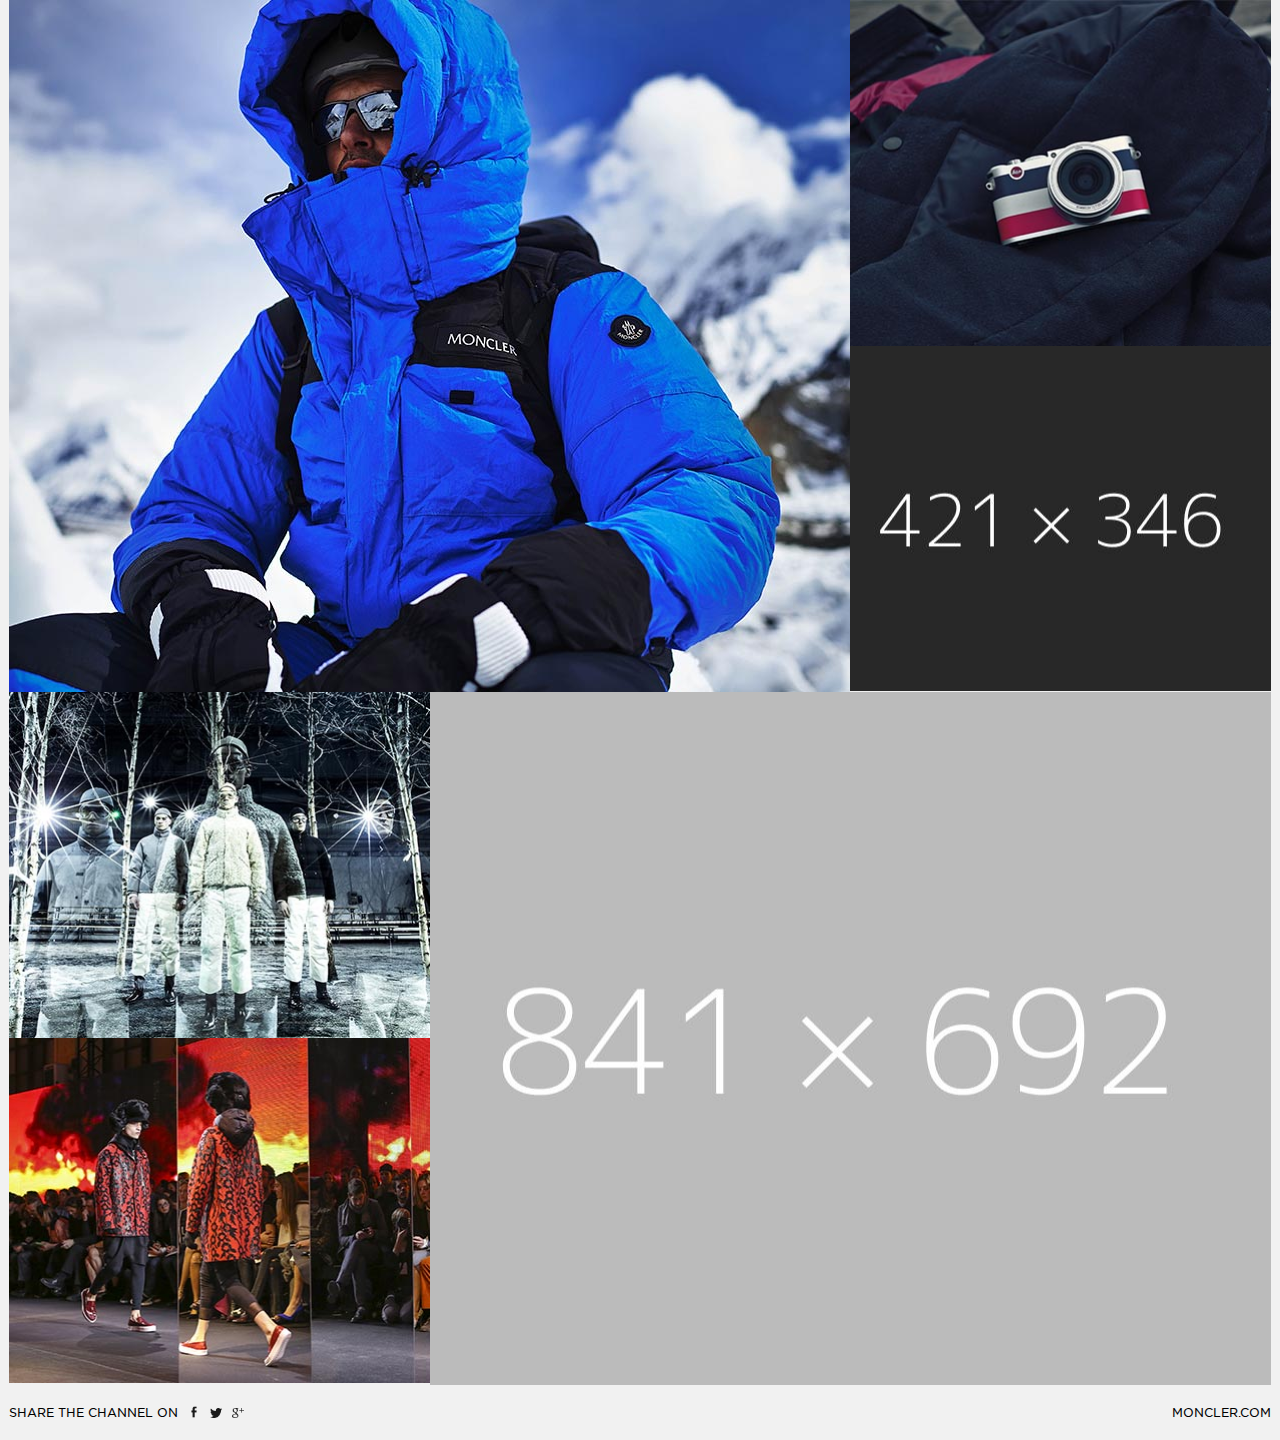
==== commit 340cf90e: "a try to embed" ====
--- a/index.html
+++ b/index.html
@@ -20,41 +20,27 @@
 	<script type="text/javascript" src="js/scripts.js"></script>
 </head>
 <body>
- 
-<!-- not needed here
-	<!-- page header -- >
-	<header role="banner" class="wrapper">
-		<nav role="navigation">
-			<ul class="navbar">
-				<li><a href="#">Page 1</a></li>
-				<li><a href="#">Page 2</a></li>
-				<li><a href="#">Page 3</a></li>
-				<li><a href="#">Page 4</a></li>
-			</ul>	
-		</nav>
-	</header>
-    <!-- End page header -- >
--->
-    <!-- page primary content -->
-	<main role="main" class="wrapper">
-    	<div class="mc_line">
-        	<div class="mc_box mc_box_66 mc_box_single">
-            	<a class="mc_box_link" href="section1">
-					<img class="mc_box_image" src="data/hp/hp_line1_col1.jpg" />
-                  	<div class="mc_overlay_layer">
-                        <div class="mc_overlay_wrapper">
-                            <div class="mc_overlay_content">
-                            	<h1>Titolo Sezione</h1>
-                                <h2>Sottotitolo</h2>
-                            </div>
-                        </div>
-                    </div>
-                </a>
-            </div>
-        	<div class="mc_box mc_box_33 mc_box_double">
-            	<div class="mc_box">
-                	<a class="mc_box_link" href="#">
-                        <img class="mc_box_image" src="data/hp/hp_line1_col2_1.jpg" />
+	<div id="the_main_gadget_wrap">
+    <!-- not needed here
+        <!-- page header -- >
+        <header role="banner" class="wrapper">
+            <nav role="navigation">
+                <ul class="navbar">
+                    <li><a href="#">Page 1</a></li>
+                    <li><a href="#">Page 2</a></li>
+                    <li><a href="#">Page 3</a></li>
+                    <li><a href="#">Page 4</a></li>
+                </ul>	
+            </nav>
+        </header>
+        <!-- End page header -- >
+    -->
+        <!-- page primary content -->
+        <main role="main" class="wrapper">
+            <div class="mc_line">
+                <div class="mc_box mc_box_66 mc_box_single">
+                    <a class="mc_box_link" href="section1">
+                        <img class="mc_box_image" src="data/hp/hp_line1_col1.jpg" />
                         <div class="mc_overlay_layer">
                             <div class="mc_overlay_wrapper">
                                 <div class="mc_overlay_content">
@@ -63,12 +49,74 @@
                                 </div>
                             </div>
                         </div>
-                	</a>
+                    </a>
                 </div>
-                <div class="mc_box">
+                <div class="mc_box mc_box_33 mc_box_double">
+                    <div class="mc_box">
+                        <a class="mc_box_link" href="#">
+                            <img class="mc_box_image" src="data/hp/hp_line1_col2_1.jpg" />
+                            <div class="mc_overlay_layer">
+                                <div class="mc_overlay_wrapper">
+                                    <div class="mc_overlay_content">
+                                        <h1>Titolo Sezione</h1>
+                                        <h2>Sottotitolo</h2>
+                                    </div>
+                                </div>
+                            </div>
+                        </a>
+                    </div>
+                    <div class="mc_box">
+                        <a class="mc_box_link" href="#">
+                            <img class="mc_box_image" src="data/hp/hp_line1_col2_2.jpg" />
+                            <div class="mc_overlay_layer">
+                                <div class="mc_overlay_wrapper">
+                                    <div class="mc_overlay_content">
+                                        <h1>Titolo Sezione</h1>
+                                        <h2>Sottotitolo</h2>
+                                    </div>
+                                </div>
+                            </div>
+                        </a>
+                    </div>
+                    <div class="clear"></div>
+                </div>
+                <div class="clear"></div>
+            </div>
+            
+            <div class="mc_line">
+                <div class="mc_box mc_box_33 mc_box_double">
+                    <div class="mc_box">
+                        <a class="mc_box_link" href="#">
+                            <img class="mc_box_image" src="data/hp/hp_line2_col1_1.jpg" />
+                            <div class="mc_overlay_layer">
+                                <div class="mc_overlay_wrapper">
+                                    <div class="mc_overlay_content">
+                                        <h1>Titolo Sezione</h1>
+                                        <h2>Sottotitolo</h2>
+                                    </div>
+                                </div>
+                            </div>
+                        </a>
+                    </div>
+                    <div class="mc_box">
+                        <a class="mc_box_link" href="#">
+                            <img class="mc_box_image" src="data/hp/hp_line2_col1_2.jpg" />
+                             <div class="mc_overlay_layer">
+                                <div class="mc_overlay_wrapper">
+                                    <div class="mc_overlay_content">
+                                        <h1>Titolo Sezione</h1>
+                                        <h2>Sottotitolo</h2>
+                                    </div>
+                                </div>
+                            </div>
+                        </a>
+                    </div>
+                    <div class="clear"></div>
+                </div>
+                <div class="mc_box mc_box_66 mc_box_single">
                     <a class="mc_box_link" href="#">
-                        <img class="mc_box_image" src="data/hp/hp_line1_col2_2.jpg" />
-                        <div class="mc_overlay_layer">
+                        <img class="mc_box_image" src="data/hp/hp_line2_col2.jpg" />
+                         <div class="mc_overlay_layer">
                             <div class="mc_overlay_wrapper">
                                 <div class="mc_overlay_content">
                                     <h1>Titolo Sezione</h1>
@@ -80,71 +128,25 @@
                 </div>
                 <div class="clear"></div>
             </div>
-            <div class="clear"></div>
-        </div>
-        
-    	<div class="mc_line">
-        	<div class="mc_box mc_box_33 mc_box_double">
-            	<div class="mc_box">
-                	<a class="mc_box_link" href="#">
-                		<img class="mc_box_image" src="data/hp/hp_line2_col1_1.jpg" />
-                        <div class="mc_overlay_layer">
-                            <div class="mc_overlay_wrapper">
-                                <div class="mc_overlay_content">
-                                    <h1>Titolo Sezione</h1>
-                                    <h2>Sottotitolo</h2>
-                                </div>
-                            </div>
-                        </div>
-                    </a>
+        </main>
+        <!-- End page primary content -->
+    
+        <!-- page footer -->
+        <footer role="contentinfo" class="wrapper">
+            <div class="mc_brand_link"><a href="http://eng.moncler.com/" target="_blank">MONCLER.COM</a></div>
+            <div class="mc_share">
+                <div>SHARE THE CHANNEL ON</div>
+                <div class="mc_social_wrapper">
+                    <span class="facebook"><a href="http://www.facebook.com/sharer.php?u={can_easy_replace_with_final_gadget_url}" target="_blank"></a></span>
+                    <span class="twitter"><a href="https://twitter.com/intent/tweet?url={can_easy_replace_with_final_gadget_url}&amp;text=[Title]&amp;via=moncler" target="_blank"></a></span>
+                    <span class="gplus"><a href="https://plus.google.com/share?url={can_easy_replace_with_final_gadget_url}" target="_blank"></a></span>
+                    <div class="clear"></div>
                 </div>
-                <div class="mc_box">
-                	<a class="mc_box_link" href="#">
-                   		<img class="mc_box_image" src="data/hp/hp_line2_col1_2.jpg" />
-                         <div class="mc_overlay_layer">
-                            <div class="mc_overlay_wrapper">
-                                <div class="mc_overlay_content">
-                                    <h1>Titolo Sezione</h1>
-                                    <h2>Sottotitolo</h2>
-                                </div>
-                            </div>
-                        </div>
-                    </a>
-				</div>
                 <div class="clear"></div>
             </div>
-        	<div class="mc_box mc_box_66 mc_box_single">
-                <a class="mc_box_link" href="#">
-                    <img class="mc_box_image" src="data/hp/hp_line2_col2.jpg" />
-                     <div class="mc_overlay_layer">
-                        <div class="mc_overlay_wrapper">
-                            <div class="mc_overlay_content">
-                                <h1>Titolo Sezione</h1>
-                                <h2>Sottotitolo</h2>
-                            </div>
-                        </div>
-                    </div>
-                </a>
-            </div>
-            <div class="clear"></div>
-        </div>
-	</main>
-    <!-- End page primary content -->
-
-    <!-- page footer -->
-	<footer role="contentinfo" class="wrapper">
-        <div class="mc_brand_link"><a href="http://eng.moncler.com/" target="_blank">MONCLER.COM</a></div>
-    	<div class="mc_share">
-        	<div>SHARE THE CHANNEL ON</div>
-            <div class="mc_social_wrapper">
-                <span class="facebook"><a href="http://www.facebook.com/sharer.php?u={can_easy_replace_with_final_gadget_url}" target="_blank"></a></span>
-                <span class="twitter"><a href="https://twitter.com/intent/tweet?url={can_easy_replace_with_final_gadget_url}&amp;text=[Title]&amp;via=moncler" target="_blank"></a></span>
-                <span class="gplus"><a href="https://plus.google.com/share?url={can_easy_replace_with_final_gadget_url}" target="_blank"></a></span>
-                <div class="clear"></div>
-            </div>
-            <div class="clear"></div>
-        </div>
-	</footer>
-    <!-- End page footer -->
+        </footer>
+        <!-- End page footer -->
+    
+    </div>
 </body>
 </html>--- a/css/general.css
+++ b/css/general.css
@@ -22,6 +22,7 @@
 	margin:0;
 	font-family: Helvetica,Arial,sans-serif;
 	color:#000;
+	height:auto;
 }
 a,a:hover{text-decoration:none;color:#000;}
 img{
@@ -294,12 +295,12 @@
 M E D I A   Q U E R Y 
 ***********************************/
 @media (max-width:1262px){
-	.wrapper{max-width:1056px;}
+	/*.wrapper{max-width:1056px;}*/
 	.mc_txt_box .mc_txt_layer{font-size:13px;line-height:14px;}
 	.mc_txt_box .mc_txt_content{padding:25px;}
 }
 @media (max-width:1056px){
-	.wrapper{max-width:850px;}
+	/*.wrapper{max-width:850px;}*/
 	.mc_txt_box .mc_txt_layer{font-size:10px;line-height:11px;}
 	.mc_txt_box .mc_txt_content{padding:15px;}
 }
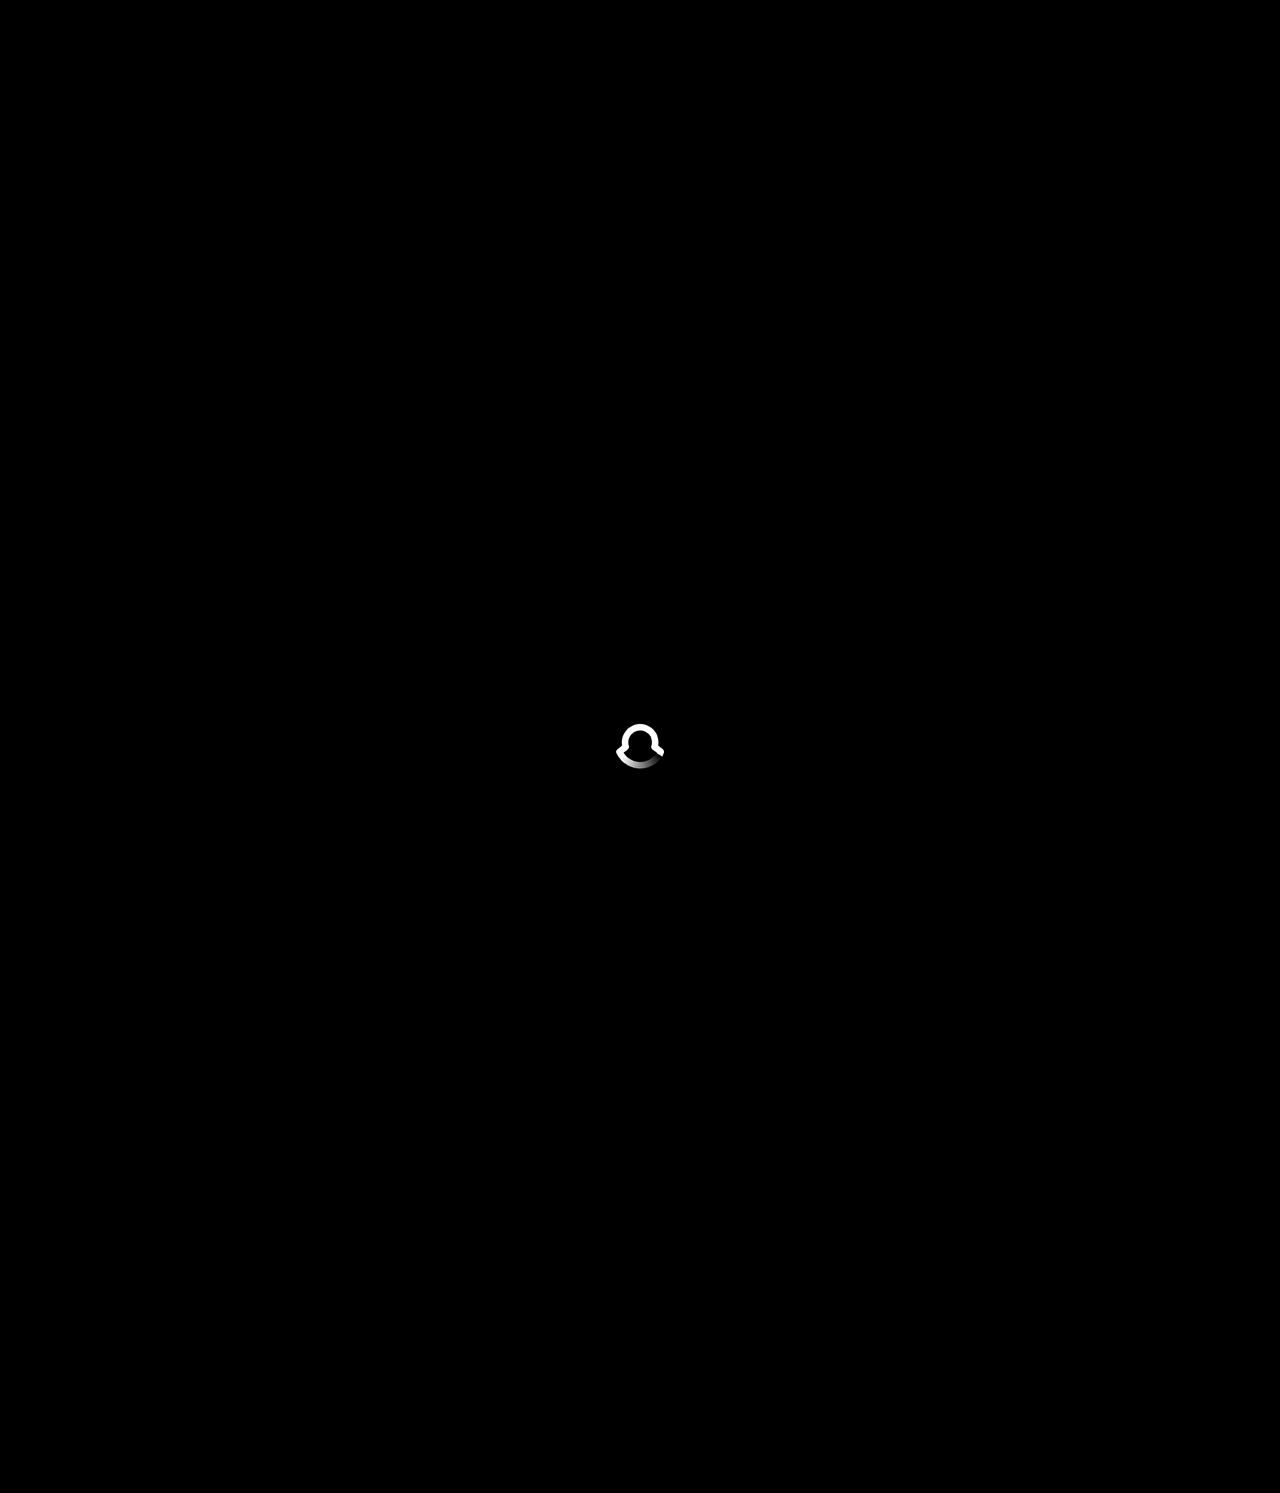
==== commit 97df1c49: "other thigs" ====
--- a/index.html
+++ b/index.html
@@ -20,6 +20,7 @@
 	<script type="text/javascript" src="js/scripts.js"></script>
 </head>
 <body>
+	<div id="mc_pageloader"></div>
 	<div id="the_main_gadget_wrap">
     <!-- not needed here
         <!-- page header -- >
--- a/css/general.css
+++ b/css/general.css
@@ -23,12 +23,31 @@
 	font-family: Helvetica,Arial,sans-serif;
 	color:#000;
 	height:auto;
+	position:relative;
 }
 a,a:hover{text-decoration:none;color:#000;}
 img{
 	max-width:100%;
 	border:0;
 }
+
+/*hide page content while images are loading*/
+#the_main_gadget_wrap {display:none;}
+#mc_pageloader{
+	display:block;
+	position:absolute;
+	top:0;
+	left:0;
+	width:100%;
+	height:100%;
+	background-image:url('../img/preloader-black.gif');
+	background-repeat:no-repeat;
+	background-color:#000;
+	background-position:center;
+}
+/*end hide page content while images are loading*/
+
+
 .wrapper{
 	max-width:1262px;
 	margin:0 auto;
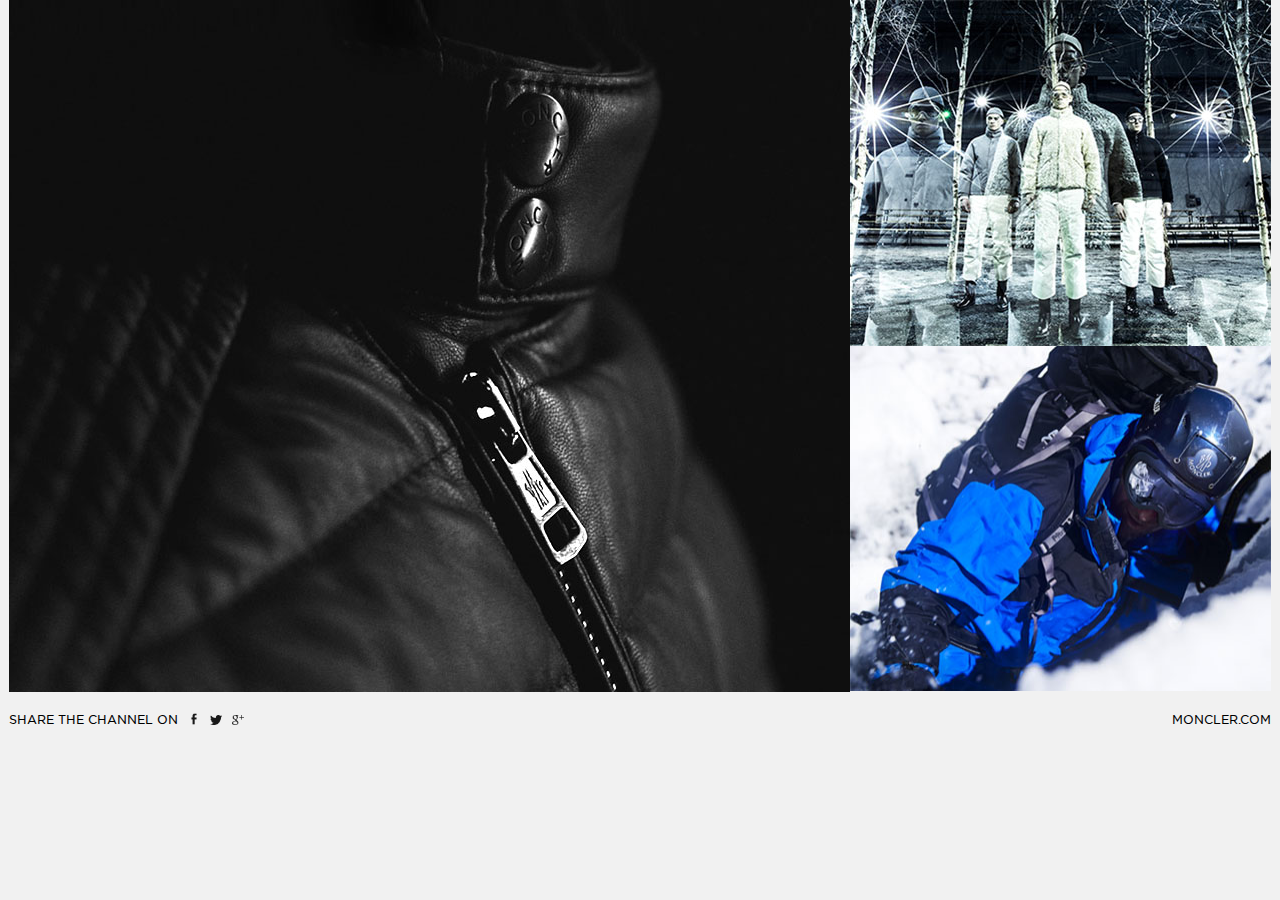
==== commit 70c9b5aa: "Allineamento ad ultima versioni" ====
--- a/index.html
+++ b/index.html
@@ -1,16 +1,35 @@
-<html lang="en">
+<!DOCTYPE html PUBLIC "-//W3C//DTD XHTML 1.0 Transitional//EN" "http://www.w3.org/TR/xhtml1/DTD/xhtml1-transitional.dtd">
+<html xmlns="http://www.w3.org/1999/xhtml">
 <head>
-    <meta http-equiv="Content-Type" content="text/html; charset=utf-8" />
-	
-    <title>MC YT</title>
-		
-    <!-- csss files -->
+	<meta http-equiv="Content-Type" content="text/html; charset=utf-8" />
+    <title>MONCLER YouTube - HOME</title>
+    
+    <!-- GA -->
+	<script type="text/javascript">
+		var _gaq = _gaq || [];
+		_gaq.push(['trackerMoncler._setAccount', 'UA-25463556-1']); 
+		_gaq.push(['trackerMoncler._setDomainName', 'moncler.com']);
+		_gaq.push(['trackerMoncler._trackPageview']);
+		(function() {
+			var ga = document.createElement('script');
+			ga.type = 'text/javascript';
+			ga.async = true;
+			ga.src = ('https:' == document.location.protocol ? 'https://ssl' : 'http://www') + '.google-analytics.com/ga.js';
+			var s = document.getElementsByTagName('script')[0];
+			s.parentNode.insertBefore(ga, s);
+		})(); 
+	</script>
+	<!-- END GA -->
+    
+    <!-- css files -->
     <link rel="stylesheet" type="text/css" href="css/gotham.css">
     <link rel="stylesheet" type="text/css" href="css/general.css"/>
+
     <!-- javascript plugin files -->
     <script type="text/javascript" src="js/plugins.js"></script>
     <!-- fallback for old IE -->
     <!--[if lt IE 9]>
+        <script type="text/javascript" src="js/html5.js"></script>
         <script type="text/javascript" src="js/respond.js"></script>
         <link rel="stylesheet" type="text/css" href="css/oldIEfix.css"/>
     <![endif]-->
@@ -22,31 +41,18 @@
 <body>
 	<div id="mc_pageloader"></div>
 	<div id="the_main_gadget_wrap">
-    <!-- not needed here
-        <!-- page header -- >
-        <header role="banner" class="wrapper">
-            <nav role="navigation">
-                <ul class="navbar">
-                    <li><a href="#">Page 1</a></li>
-                    <li><a href="#">Page 2</a></li>
-                    <li><a href="#">Page 3</a></li>
-                    <li><a href="#">Page 4</a></li>
-                </ul>	
-            </nav>
-        </header>
-        <!-- End page header -- >
-    -->
+    <!-- not needed here -->
         <!-- page primary content -->
-        <main role="main" class="wrapper">
+        <div role="main" class="wrapper">
             <div class="mc_line">
                 <div class="mc_box mc_box_66 mc_box_single">
-                    <a class="mc_box_link" href="section1">
-                        <img class="mc_box_image" src="data/hp/hp_line1_col1.jpg" />
+                    <a class="mc_box_link" href="longue_saison">
+                        <img class="mc_box_image" src="data/hp/MONCLER_LONGUE_SAISON_CUIR.jpg" />
                         <div class="mc_overlay_layer">
                             <div class="mc_overlay_wrapper">
                                 <div class="mc_overlay_content">
-                                    <h1>Titolo Sezione</h1>
-                                    <h2>Sottotitolo</h2>
+                                    <h1>LONGUE SAISON</h1>
+                                    <h2>&ldquo;CUIR&rdquo;</h2>
                                 </div>
                             </div>
                         </div>
@@ -54,26 +60,26 @@
                 </div>
                 <div class="mc_box mc_box_33 mc_box_double">
                     <div class="mc_box">
-                        <a class="mc_box_link" href="#">
-                            <img class="mc_box_image" src="data/hp/hp_line1_col2_1.jpg" />
+                        <a class="mc_box_link" href="gamme_bleu">
+                            <img class="mc_box_image" src="data/hp/moncler_gamme_bleu_FW_15_16.jpg" />
                             <div class="mc_overlay_layer">
                                 <div class="mc_overlay_wrapper">
                                     <div class="mc_overlay_content">
-                                        <h1>Titolo Sezione</h1>
-                                        <h2>Sottotitolo</h2>
+                                        <h1>MONCLER <br />GAMME BLEU</h1>
+                                        <h2>FW15/16</h2>
                                     </div>
                                 </div>
                             </div>
                         </a>
                     </div>
                     <div class="mc_box">
-                        <a class="mc_box_link" href="#">
-                            <img class="mc_box_image" src="data/hp/hp_line1_col2_2.jpg" />
+                        <a class="mc_box_link" href="moncler_k2/video1">
+                            <img class="mc_box_image" src="data/hp/moncler_k2_60_years_later.jpg" />
                             <div class="mc_overlay_layer">
                                 <div class="mc_overlay_wrapper">
                                     <div class="mc_overlay_content">
-                                        <h1>Titolo Sezione</h1>
-                                        <h2>Sottotitolo</h2>
+                                        <h1>MONCLER K2</h1>
+                                        <h2>60 YEARS LATER</h2>
                                     </div>
                                 </div>
                             </div>
@@ -83,69 +89,23 @@
                 </div>
                 <div class="clear"></div>
             </div>
-            
-            <div class="mc_line">
-                <div class="mc_box mc_box_33 mc_box_double">
-                    <div class="mc_box">
-                        <a class="mc_box_link" href="#">
-                            <img class="mc_box_image" src="data/hp/hp_line2_col1_1.jpg" />
-                            <div class="mc_overlay_layer">
-                                <div class="mc_overlay_wrapper">
-                                    <div class="mc_overlay_content">
-                                        <h1>Titolo Sezione</h1>
-                                        <h2>Sottotitolo</h2>
-                                    </div>
-                                </div>
-                            </div>
-                        </a>
-                    </div>
-                    <div class="mc_box">
-                        <a class="mc_box_link" href="#">
-                            <img class="mc_box_image" src="data/hp/hp_line2_col1_2.jpg" />
-                             <div class="mc_overlay_layer">
-                                <div class="mc_overlay_wrapper">
-                                    <div class="mc_overlay_content">
-                                        <h1>Titolo Sezione</h1>
-                                        <h2>Sottotitolo</h2>
-                                    </div>
-                                </div>
-                            </div>
-                        </a>
-                    </div>
-                    <div class="clear"></div>
-                </div>
-                <div class="mc_box mc_box_66 mc_box_single">
-                    <a class="mc_box_link" href="#">
-                        <img class="mc_box_image" src="data/hp/hp_line2_col2.jpg" />
-                         <div class="mc_overlay_layer">
-                            <div class="mc_overlay_wrapper">
-                                <div class="mc_overlay_content">
-                                    <h1>Titolo Sezione</h1>
-                                    <h2>Sottotitolo</h2>
-                                </div>
-                            </div>
-                        </div>
-                    </a>
-                </div>
-                <div class="clear"></div>
-            </div>
-        </main>
+        </div>
         <!-- End page primary content -->
     
         <!-- page footer -->
-        <footer role="contentinfo" class="wrapper">
+        <div id="footer" role="contentinfo" class="wrapper">
             <div class="mc_brand_link"><a href="http://eng.moncler.com/" target="_blank">MONCLER.COM</a></div>
             <div class="mc_share">
                 <div>SHARE THE CHANNEL ON</div>
                 <div class="mc_social_wrapper">
-                    <span class="facebook"><a href="http://www.facebook.com/sharer.php?u={can_easy_replace_with_final_gadget_url}" target="_blank"></a></span>
-                    <span class="twitter"><a href="https://twitter.com/intent/tweet?url={can_easy_replace_with_final_gadget_url}&amp;text=[Title]&amp;via=moncler" target="_blank"></a></span>
-                    <span class="gplus"><a href="https://plus.google.com/share?url={can_easy_replace_with_final_gadget_url}" target="_blank"></a></span>
+                    <span class="facebook"><a href="http://www.facebook.com/sharer.php?u=https://www.youtube.com/user/MonclerOfficial" target="_blank"></a></span>
+                    <span class="twitter"><a href="https://twitter.com/intent/tweet?url=https://www.youtube.com/user/MonclerOfficial&amp;text=MonclerOfficial&amp;via=moncler" target="_blank"></a></span>
+                    <span class="gplus"><a href="https://plus.google.com/share?url=https://www.youtube.com/user/MonclerOfficial" target="_blank"></a></span>
                     <div class="clear"></div>
                 </div>
                 <div class="clear"></div>
             </div>
-        </footer>
+        </div>
         <!-- End page footer -->
     
     </div>
--- a/css/general.css
+++ b/css/general.css
@@ -2,7 +2,7 @@
 
 /* CSS RESET */
 /* html5doctor.com Reset v1.6.1 - http://cssreset.com */
-html,body,div,span,object,iframe,h1,h2,h3,h4,h5,h6,p,blockquote,pre,abbr,address,cite,code,del,dfn,em,img,ins,kbd,q,samp,small,strong,sub,sup,var,b,i,dl,dt,dd,ol,ul,li,fieldset,form,label,legend,table,caption,tbody,tfoot,thead,tr,th,td,article,aside,canvas,details,figcaption,figure,footer,header,hgroup,menu,nav,section,summary,time,mark,audio,video{margin:0;padding:0;border:0;outline:0;font-size:100%;vertical-align:baseline;background:transparent}body{line-height:1}article,aside,details,figcaption,figure,footer,header,hgroup,menu,nav,section{display:block}nav ul{list-style:none}blockquote,q{quotes:none}blockquote:before,blockquote:after,q:before,q:after{content:none}a{margin:0;padding:0;font-size:100%;vertical-align:baseline;background:transparent}ins{background-color:#ff9;color:#000;text-decoration:none}mark{background-color:#ff9;color:#000;font-style:italic;font-weight:bold}del{text-decoration:line-through}abbr[title],dfn[title]{border-bottom:1px dotted;cursor:help}table{border-collapse:collapse;border-spacing:0}hr{display:block;height:1px;border:0;border-top:1px solid #ccc;margin:1em 0;padding:0}input,select{vertical-align:middle}
+html,body,div,span,object,iframe,h1,h2,h3,h4,h5,h6,p,blockquote,pre,abbr,address,cite,code,del,dfn,em,img,ins,kbd,q,samp,small,strong,sub,sup,var,b,i,dl,dt,dd,ol,ul,li,fieldset,form,label,legend,table,caption,tbody,tfoot,thead,tr,th,td,article,aside,canvas,details,figcaption,figure,footer,header,hgroup,menu,nav,section,summary,time,mark,audio,video{margin:0;padding:0;border:0;outline:0;font-size:100%;vertical-align:baseline;background:transparent}body{line-height:1}article,aside,details,figcaption,figure,footer,header,hgroup,menu,nav,section{display:block}#nav ul{list-style:none}blockquote,q{quotes:none}blockquote:before,blockquote:after,q:before,q:after{content:none}a{margin:0;padding:0;font-size:100%;vertical-align:baseline;background:transparent}ins{background-color:#ff9;color:#000;text-decoration:none}mark{background-color:#ff9;color:#000;font-style:italic;font-weight:bold}del{text-decoration:line-through}abbr[title],dfn[title]{border-bottom:1px dotted;cursor:help}table{border-collapse:collapse;border-spacing:0}hr{display:block;height:1px;border:0;border-top:1px solid #ccc;margin:1em 0;padding:0}input,select{vertical-align:middle}
 /* END CSS RESET */
 
 /* IMPORT FONTS */
@@ -14,6 +14,14 @@
 
 
 /* GLOBAL LAYOUT */
+*{
+	/*Optimize text readability*/
+	text-rendering:optimizeLegibility;
+	-webkit-font-smoothing:antialiased;
+	-moz-font-smoothing:antialiased;
+	font-smoothing:antialiased;
+	-webkit-text-size-adjust: none;
+}
 html,
 body{
 	background-color:#F1F1F1;
@@ -51,6 +59,8 @@
 .wrapper{
 	max-width:1262px;
 	margin:0 auto;
+	display:block;
+	position:relative;
 }
 .clear{clear:both;}
 .mc_line {
@@ -77,7 +87,7 @@
 .mc_box.mc_box_double{}
 
 img.mc_box_image{width:100%;}
-.mc_box_link{display:block;}
+.mc_box_link{display:block;height:100%;}
 .mc_overlay_layer{
 	height:100%;
 	width:100%;
@@ -116,6 +126,7 @@
 	text-align:center;
 	text-transform:uppercase;
 }
+
 .mc_overlay_content h1{
 	font-family:'BauerBodoniBT-Roman';
 	font-size:45px;
@@ -141,6 +152,7 @@
 	line-height:25px;
 }
 .bg_black{background-color:#000;}
+.bg_222{background-color:#222;}
 .txt_white{color:#FFFFFF;}
 .mc_box_blank_placeholder{
 	position:relative;
@@ -174,61 +186,98 @@
 /* END GLOBAL LAYOUT */
 
 
-/* HEADER LAYOUT */
-header {
+/* #header LAYOUT */
+#header {
+	height:56px;
+	font-family:'Gotham SSm A','Gotham SSm B';
+	font-size:12px;
+	line-height:13px;
+}
+#header h1{
+	font-size:17px;
+	font-weight:bold;
+	line-height:17px;
+	text-align:left;
+	padding: 8px 0 0 0;
+}
+#header #nav a{
+	display:inline-block;
+	text-align:left;
+	font-size:12px;
+	line-height:12px;
+	/*margin-top:5px;*/
+	margin-top:6px;
+	letter-spacing:3px;
+	border-bottom:2px solid #F1F1F1;
+	padding-bottom: 2px;
+	-webkit-transition:border 0.2s ease-in;
+	-moz-transition:border 0.2s ease-in;
+	-o-transition:border 0.2s ease-in;
+	transition:border 0.2s ease-in;
+}
+#header #nav a span{
+	letter-spacing:normal;
+}
+#header #nav a:hover {
+	/*text-decoration:underline;*/
+	border-bottom-color:#000000;
+}
+#header #nav #menuVideoTitle{
+	text-transform: uppercase;
+	font-weight: bold;
+	display:inline-block;
+	text-align:left;
+	font-size:12px;
+	line-height:12px;
+	/*margin-top:5px;*/
+	margin-top:7px;
+	letter-spacing:3px;
+}
+#header #nav #sectionTitle{
+	text-transform: uppercase;
+	font-weight: bold;
+	display:inline-block;
+	text-align:left;
+	font-size:12px;
+	line-height:12px;
+	/*margin-top:5px;*/
+	margin-top:7px;
+	letter-spacing:3px;
+}
+
+/* END #header LAYOUT */
+
+
+
+/* #footer LAYOUT */
+#footer{
 	height:55px;
 	font-family:'Gotham SSm A','Gotham SSm B';
 	font-size:12px;
 	line-height:13px;
 }
-header h1{
-	font-size:17px;
-	font-weight:bold;
-	line-height:17px;
-	text-align:left;
-	padding: 8px 0 0 0;
-}
-header nav a{
-	display:block;
-	text-align:left;
-	font-size:12px;
-	line-height:12px;
-	margin-top:5px;
-	letter-spacing:3px;
-}
-/* END HEADER LAYOUT */
-
-
-
-/* FOOTER LAYOUT */
-footer{
-	height:55px;
-	font-family:'Gotham SSm A','Gotham SSm B';
-	font-size:12px;
-	line-height:13px;
-}
-footer .mc_brand_link{
+#footer .mc_brand_link{
 	float:right;
 	height:12px;
 	padding:21px 0;
 }
-footer .mc_share div{
+#footer .mc_share div{
 	float:left;
 	height:12px;
 	padding:21px 0;
 }
-footer .mc_social_wrapper{
+#footer .mc_social_wrapper{
 	margin-left:10px;
 }
-footer .mc_social_wrapper span {
+#footer .mc_social_wrapper span {
 	-ms-filter:"progid:DXImageTransform.Microsoft.Alpha(Opacity=90)";
 	filter:alpha(opacity=90);
 	-moz-opacity:0.9;
 	-khtml-opacity:0.9;
 	opacity:0.9;
 }
-footer .mc_social_wrapper span.twitter {margin:0 10px;}
-/* END FOOTER LAYOUT */
+#footer .mc_social_wrapper span.twitter {margin:0 10px;}
+/* END #footer LAYOUT */
 
 
 
@@ -289,6 +338,17 @@
 	opacity:1;
 }
 
+.mc_box.mc_videobox .mc_overlay_content {
+	position: absolute;
+	top: 20px;
+	left: 20px;
+	text-align:left;
+}
+.mc_box.mc_videobox .mc_overlay_content h1{
+	font-size:18px;
+	line-height:18px;
+}
+
 #mc_singleVideo.mc_videobox iframe {
 	position:relative;
 	top:inherit;
--- a/css/oldIEfix.css
+++ b/css/oldIEfix.css
@@ -1,10 +1,3 @@
-<!DOCTYPE html PUBLIC "-//W3C//DTD XHTML 1.0 Transitional//EN" "http://www.w3.org/TR/xhtml1/DTD/xhtml1-transitional.dtd">
-<html xmlns="http://www.w3.org/1999/xhtml">
-<head>
-<meta http-equiv="Content-Type" content="text/html; charset=utf-8" />
-<title>Untitled Document</title>
-</head>
 
-<body>
-</body>
-</html>
+.mc_overlay_layer {background:none;}
+.mc_videobox .mc_overlay_layer{background:none;}